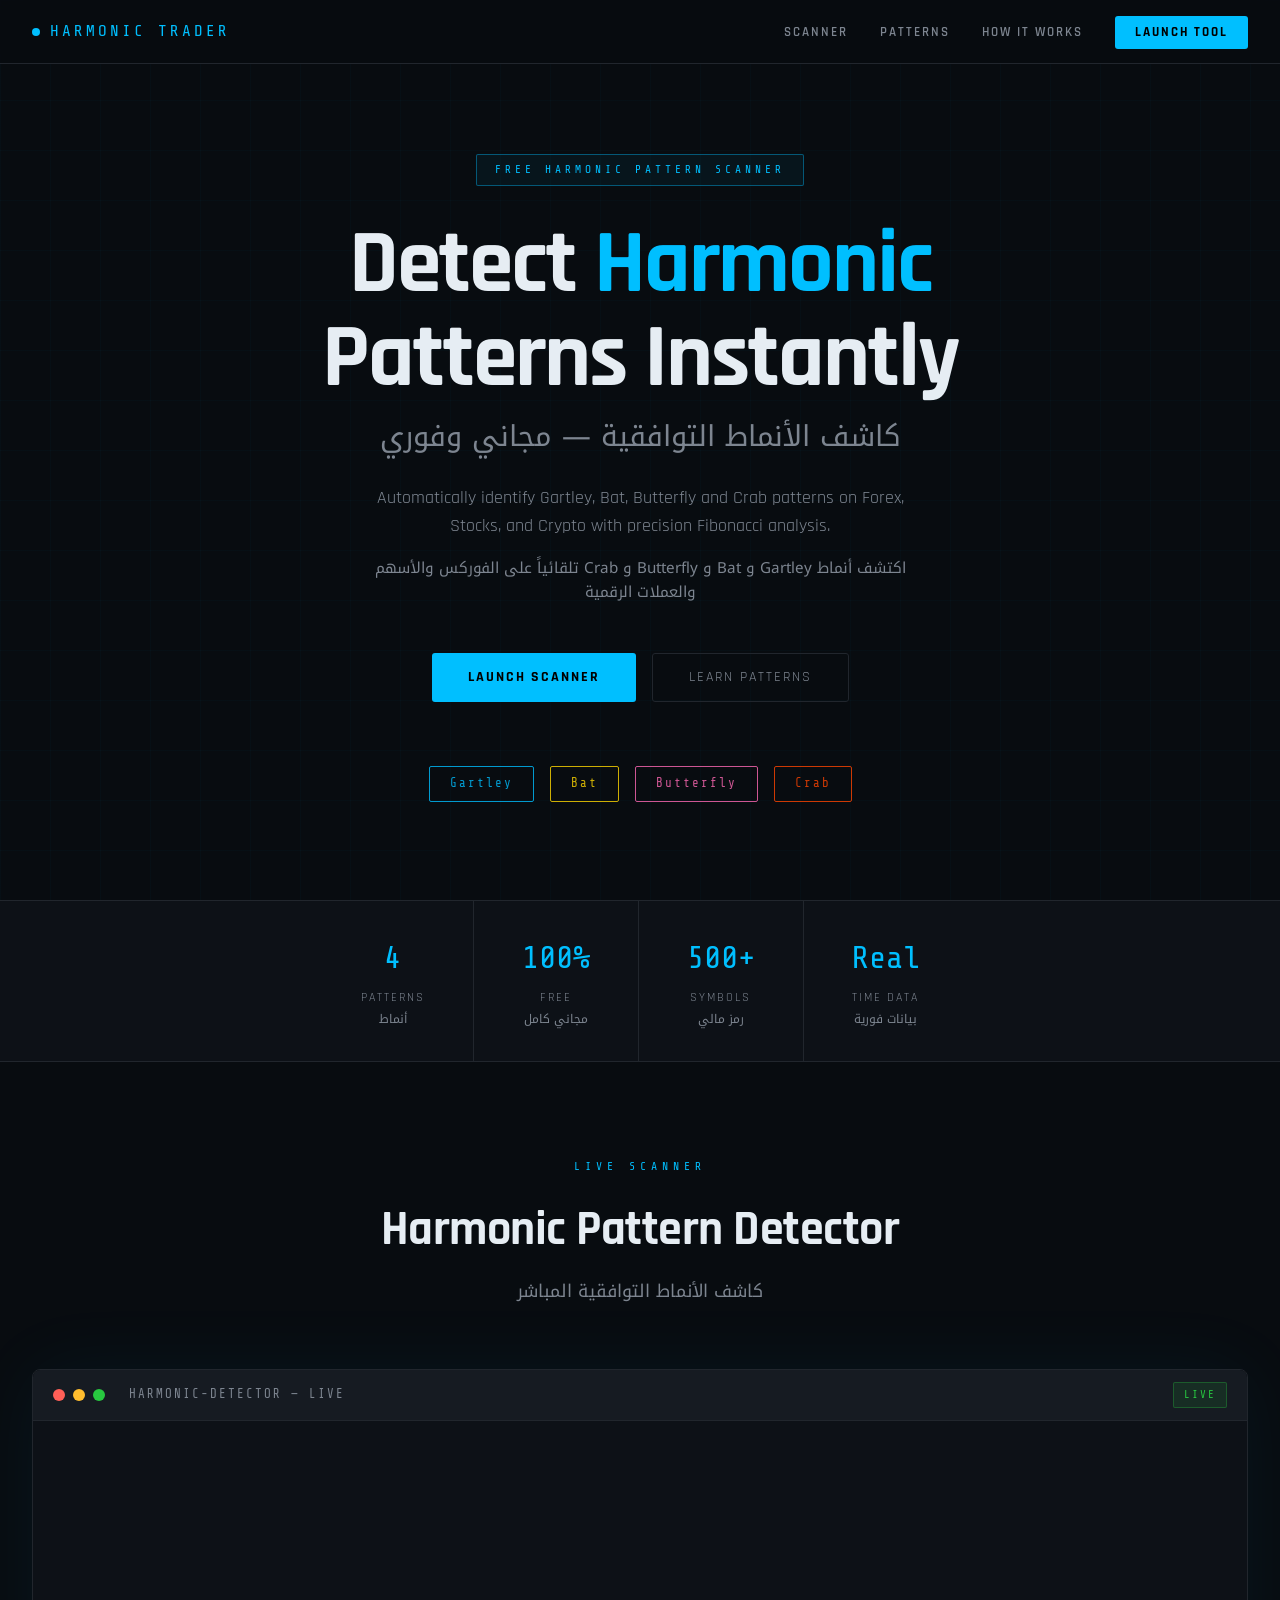
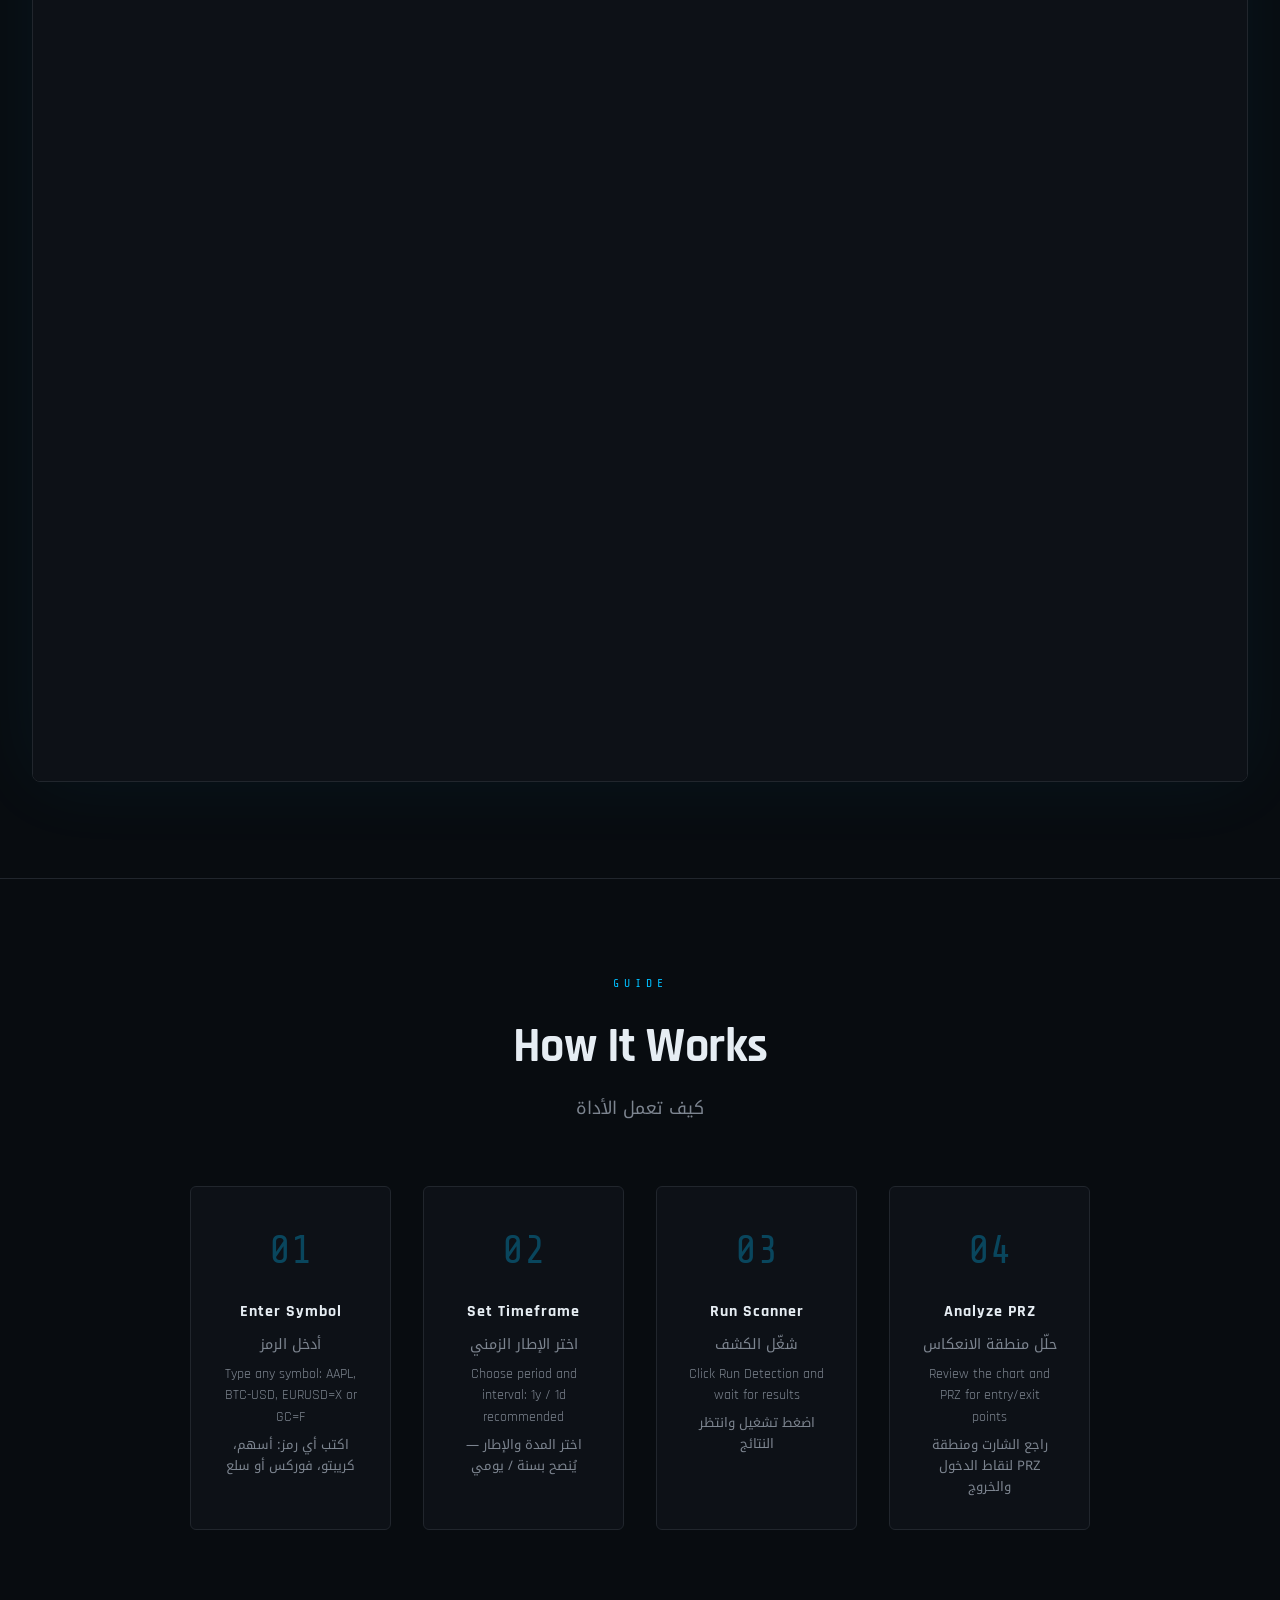
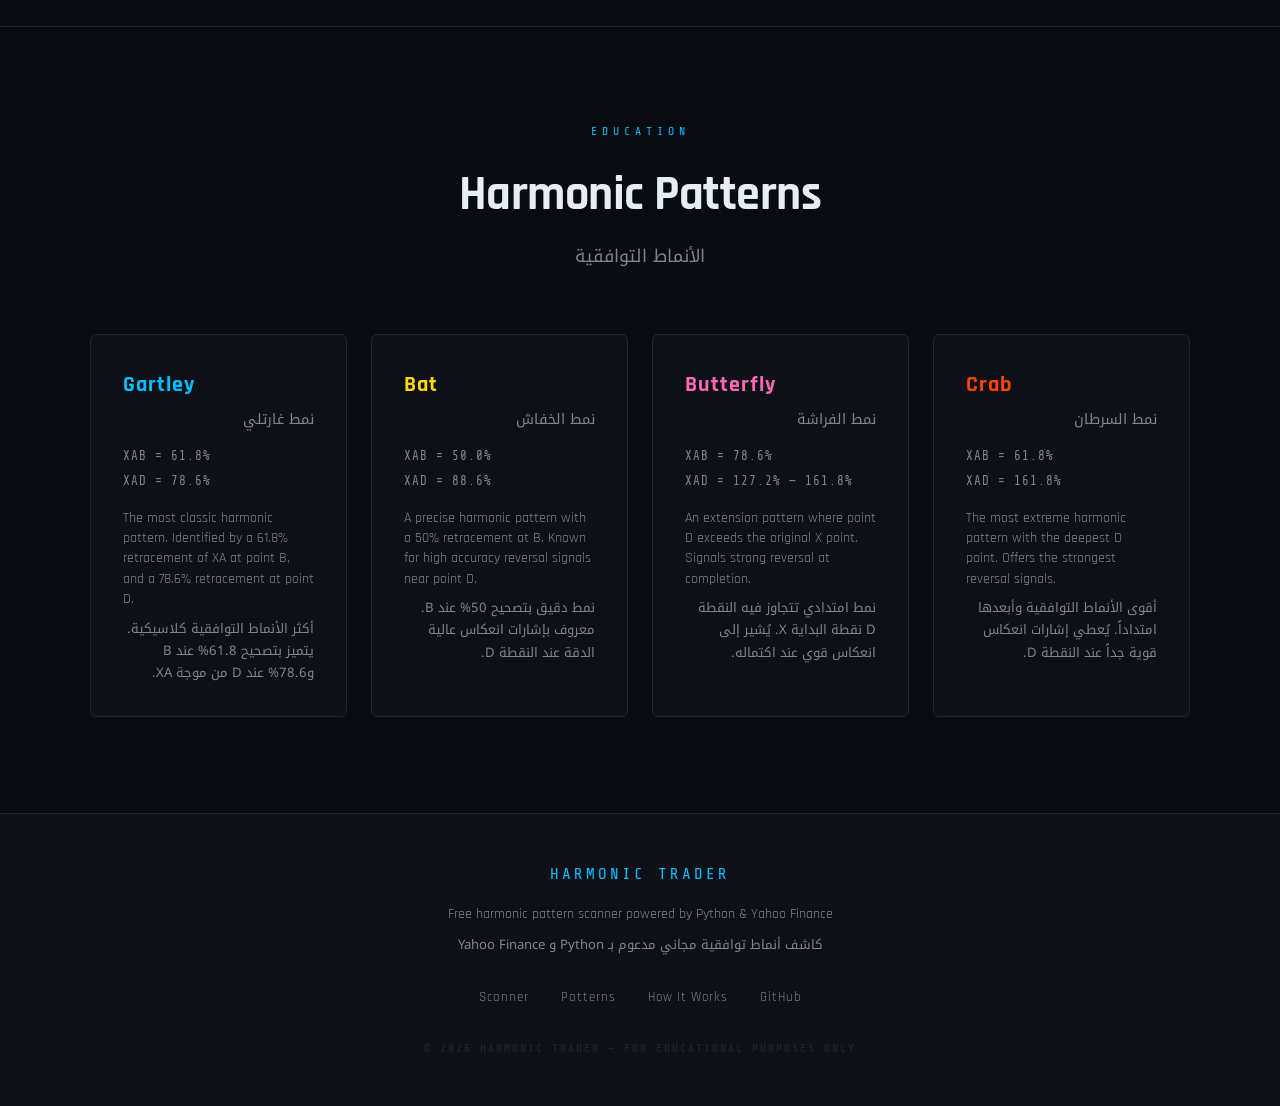
==== index.html @ 1453aed3 "Add files via upload" ====
<!DOCTYPE html>
<html lang="en">
<head>
<meta charset="UTF-8">
<meta name="viewport" content="width=device-width, initial-scale=1.0">
<title>Harmonic Trader — Free Pattern Scanner</title>
<meta name="description" content="Free online harmonic pattern detector. Automatically scan Gartley, Bat, Butterfly and Crab patterns on Forex, Stocks and Crypto.">
<meta name="keywords" content="harmonic patterns, gartley, bat, butterfly, crab, forex, trading, free scanner, التحليل التوافقي, أنماط هارمونيك مجاني">
<meta property="og:title" content="Harmonic Trader — Free Pattern Scanner">
<meta property="og:description" content="Detect harmonic patterns automatically on any financial instrument.">
<meta property="og:type" content="website">
<link rel="preconnect" href="https://fonts.googleapis.com">
<link href="https://fonts.googleapis.com/css2?family=Share+Tech+Mono&family=Rajdhani:wght@400;600;700&family=Noto+Kufi+Arabic:wght@400;700&display=swap" rel="stylesheet">
<link rel="stylesheet" href="style.css">
</head>
<body>

<!-- ═══════════════════════════════════ NAVBAR -->
<nav>
  <a href="#" class="nav-logo">
    <span class="nav-dot"></span>
    HARMONIC TRADER
  </a>
  <ul class="nav-links">
    <li><a href="#tool">Scanner</a></li>
    <li><a href="#patterns">Patterns</a></li>
    <li><a href="#how">How It Works</a></li>
    <li><a href="#tool" class="nav-cta">Launch Tool</a></li>
  </ul>
</nav>

<!-- ═══════════════════════════════════ HERO -->
<section class="hero">
  <div class="hero-badge">Free Harmonic Pattern Scanner</div>

  <h1>Detect <em>Harmonic</em><br>Patterns Instantly</h1>
  <p class="hero-ar">كاشف الأنماط التوافقية — مجاني وفوري</p>

  <p class="hero-desc">
    Automatically identify Gartley, Bat, Butterfly and Crab patterns
    on Forex, Stocks, and Crypto with precision Fibonacci analysis.
  </p>
  <p class="hero-desc-ar">
    اكتشف أنماط Gartley و Bat و Butterfly و Crab تلقائياً على الفوركس والأسهم والعملات الرقمية
  </p>

  <div class="hero-btns">
    <a href="#tool" class="btn-primary">Launch Scanner</a>
    <a href="#patterns" class="btn-outline">Learn Patterns</a>
  </div>

  <div class="patterns-row">
    <span class="pill gartley">Gartley</span>
    <span class="pill bat">Bat</span>
    <span class="pill butterfly">Butterfly</span>
    <span class="pill crab">Crab</span>
  </div>
</section>

<!-- ═══════════════════════════════════ STATS -->
<div class="stats-bar">
  <div class="stat-item">
    <span class="stat-num">4</span>
    <span class="stat-label">Patterns</span>
    <span class="stat-label-ar">أنماط</span>
  </div>
  <div class="stat-item">
    <span class="stat-num">100%</span>
    <span class="stat-label">Free</span>
    <span class="stat-label-ar">مجاني كامل</span>
  </div>
  <div class="stat-item">
    <span class="stat-num">500+</span>
    <span class="stat-label">Symbols</span>
    <span class="stat-label-ar">رمز مالي</span>
  </div>
  <div class="stat-item">
    <span class="stat-num">Real</span>
    <span class="stat-label">Time Data</span>
    <span class="stat-label-ar">بيانات فورية</span>
  </div>
</div>

<!-- ═══════════════════════════════════ TOOL -->
<section class="section" id="tool">
  <div class="section-header">
    <span class="section-label">Live Scanner</span>
    <h2 class="section-title">Harmonic Pattern Detector</h2>
    <p class="section-title-ar">كاشف الأنماط التوافقية المباشر</p>
  </div>

  <div class="tool-container">
    <div class="tool-topbar">
      <div class="topbar-left">
        <div class="dot-red"></div>
        <div class="dot-yellow"></div>
        <div class="dot-green"></div>
        <span class="topbar-title">HARMONIC-DETECTOR — LIVE</span>
      </div>
      <span class="live-badge">LIVE</span>
    </div>
    <!-- Streamlit Application Embed -->
    <iframe
      class="tool-frame"
      src="https://xm8zxcca2x3.streamlit.app?embed=true"
      allow="clipboard-write"
      loading="lazy"
      title="Harmonic Pattern Detector"
      sandbox="allow-same-origin allow-scripts allow-popups allow-forms">
    </iframe>
  </div>
</section>

<hr class="divider">

<!-- ═══════════════════════════════════ HOW IT WORKS -->
<section class="section" id="how">
  <div class="section-header">
    <span class="section-label">Guide</span>
    <h2 class="section-title">How It Works</h2>
    <p class="section-title-ar">كيف تعمل الأداة</p>
  </div>

  <div class="steps-grid">
    <div class="step-card">
      <span class="step-num">01</span>
      <div class="step-title">Enter Symbol</div>
      <div class="step-title-ar">أدخل الرمز</div>
      <p class="step-desc">Type any symbol: AAPL, BTC-USD, EURUSD=X or GC=F</p>
      <p class="step-desc-ar">اكتب أي رمز: أسهم، كريبتو، فوركس أو سلع</p>
    </div>
    <div class="step-card">
      <span class="step-num">02</span>
      <div class="step-title">Set Timeframe</div>
      <div class="step-title-ar">اختر الإطار الزمني</div>
      <p class="step-desc">Choose period and interval: 1y / 1d recommended</p>
      <p class="step-desc-ar">اختر المدة والإطار — يُنصح بسنة / يومي</p>
    </div>
    <div class="step-card">
      <span class="step-num">03</span>
      <div class="step-title">Run Scanner</div>
      <div class="step-title-ar">شغّل الكشف</div>
      <p class="step-desc">Click Run Detection and wait for results</p>
      <p class="step-desc-ar">اضغط تشغيل وانتظر النتائج</p>
    </div>
    <div class="step-card">
      <span class="step-num">04</span>
      <div class="step-title">Analyze PRZ</div>
      <div class="step-title-ar">حلّل منطقة الانعكاس</div>
      <p class="step-desc">Review the chart and PRZ for entry/exit points</p>
      <p class="step-desc-ar">راجع الشارت ومنطقة PRZ لنقاط الدخول والخروج</p>
    </div>
  </div>
</section>

<hr class="divider">

<!-- ═══════════════════════════════════ PATTERNS -->
<section class="section" id="patterns">
  <div class="section-header">
    <span class="section-label">Education</span>
    <h2 class="section-title">Harmonic Patterns</h2>
    <p class="section-title-ar">الأنماط التوافقية</p>
  </div>

  <div class="patterns-grid">

    <div class="pattern-card gartley">
      <div class="pattern-name" style="color:var(--gartley)">Gartley</div>
      <div class="pattern-name-ar">نمط غارتلي</div>
      <div class="pattern-ratio">XAB = 61.8%</div>
      <div class="pattern-ratio">XAD = 78.6%</div>
      <p class="pattern-desc">
        The most classic harmonic pattern. Identified by a 61.8% retracement of XA at point B,
        and a 78.6% retracement at point D.
      </p>
      <p class="pattern-desc-ar">
        أكثر الأنماط التوافقية كلاسيكية. يتميز بتصحيح 61.8% عند B و78.6% عند D من موجة XA.
      </p>
    </div>

    <div class="pattern-card bat">
      <div class="pattern-name" style="color:var(--bat)">Bat</div>
      <div class="pattern-name-ar">نمط الخفاش</div>
      <div class="pattern-ratio">XAB = 50.0%</div>
      <div class="pattern-ratio">XAD = 88.6%</div>
      <p class="pattern-desc">
        A precise harmonic pattern with a 50% retracement at B.
        Known for high accuracy reversal signals near point D.
      </p>
      <p class="pattern-desc-ar">
        نمط دقيق بتصحيح 50% عند B. معروف بإشارات انعكاس عالية الدقة عند النقطة D.
      </p>
    </div>

    <div class="pattern-card butterfly">
      <div class="pattern-name" style="color:var(--butterfly)">Butterfly</div>
      <div class="pattern-name-ar">نمط الفراشة</div>
      <div class="pattern-ratio">XAB = 78.6%</div>
      <div class="pattern-ratio">XAD = 127.2% — 161.8%</div>
      <p class="pattern-desc">
        An extension pattern where point D exceeds the original X point.
        Signals strong reversal at completion.
      </p>
      <p class="pattern-desc-ar">
        نمط امتدادي تتجاوز فيه النقطة D نقطة البداية X. يُشير إلى انعكاس قوي عند اكتماله.
      </p>
    </div>

    <div class="pattern-card crab">
      <div class="pattern-name" style="color:var(--crab)">Crab</div>
      <div class="pattern-name-ar">نمط السرطان</div>
      <div class="pattern-ratio">XAB = 61.8%</div>
      <div class="pattern-ratio">XAD = 161.8%</div>
      <p class="pattern-desc">
        The most extreme harmonic pattern with the deepest D point.
        Offers the strongest reversal signals.
      </p>
      <p class="pattern-desc-ar">
        أقوى الأنماط التوافقية وأبعدها امتداداً. يُعطي إشارات انعكاس قوية جداً عند النقطة D.
      </p>
    </div>

  </div>
</section>

<!-- ═══════════════════════════════════ FOOTER -->
<footer>
  <div class="footer-logo">HARMONIC TRADER</div>
  <p class="footer-desc">Free harmonic pattern scanner powered by Python & Yahoo Finance</p>
  <p class="footer-desc-ar">كاشف أنماط توافقية مجاني مدعوم بـ Python و Yahoo Finance</p>

  <div class="footer-links">
    <a href="#tool">Scanner</a>
    <a href="#patterns">Patterns</a>
    <a href="#how">How It Works</a>
    <a href="https://github.com/sarifim3-stack/harmonic-app" target="_blank">GitHub</a>
  </div>

  <p class="footer-copy">© 2026 HARMONIC TRADER — FOR EDUCATIONAL PURPOSES ONLY</p>
</footer>

<!-- JavaScript for Enhanced Interactivity -->
<script src="script.js"></script>

</body>
</html>
---- style.css ----
/* ═══════════════════════════════════════
   RESET & VARIABLES
═══════════════════════════════════════ */
*, *::before, *::after { margin:0; padding:0; box-sizing:border-box }

:root {
  --bg:        #080C10;
  --surface:   #0D1117;
  --surface2:  #161B22;
  --border:    #21262D;
  --accent:    #00BFFF;
  --accent2:   #FFD700;
  --text:      #E6EDF3;
  --muted:     #7D8590;
  --gartley:   #00BFFF;
  --bat:       #FFD700;
  --butterfly: #FF69B4;
  --crab:      #FF4500;
  --font-en:   'Rajdhani', sans-serif;
  --font-mono: 'Share Tech Mono', monospace;
  --font-ar:   'Noto Kufi Arabic', sans-serif;
}

html { scroll-behavior: smooth }
body {
  background: var(--bg);
  color: var(--text);
  font-family: var(--font-en);
  line-height: 1.6;
  overflow-x: hidden;
}

/* Grid Background */
body::after {
  content: '';
  position: fixed; inset: 0;
  background-image:
    linear-gradient(rgba(0,191,255,0.025) 1px, transparent 1px),
    linear-gradient(90deg, rgba(0,191,255,0.025) 1px, transparent 1px);
  background-size: 50px 50px;
  pointer-events: none;
  z-index: 0;
}

/* ═══════════════════════════════════════
   NAVBAR
═══════════════════════════════════════ */
nav {
  position: fixed; top:0; left:0; right:0;
  z-index: 1000;
  background: rgba(8,12,16,0.95);
  backdrop-filter: blur(16px);
  border-bottom: 1px solid var(--border);
  height: 64px;
  display: flex; align-items: center;
  padding: 0 2rem;
  justify-content: space-between;
}

.nav-logo {
  font-family: var(--font-mono);
  color: var(--accent);
  font-size: 1rem;
  letter-spacing: 3px;
  text-decoration: none;
  display: flex; align-items: center; gap: 10px;
}

.nav-dot {
  width: 8px; height: 8px;
  background: var(--accent);
  border-radius: 50%;
  animation: blink 2s infinite;
}

@keyframes blink {
  0%,100% { opacity:1 }
  50%      { opacity:0.2 }
}

.nav-links {
  display: flex; gap: 2rem; list-style: none;
}

.nav-links a {
  color: var(--muted);
  text-decoration: none;
  font-size: 0.82rem;
  font-weight: 600;
  letter-spacing: 2px;
  text-transform: uppercase;
  transition: color 0.2s;
}

.nav-links a:hover { color: var(--accent) }

.nav-cta {
  background: var(--accent);
  color: #000 !important;
  padding: 8px 20px;
  border-radius: 3px;
  font-weight: 700 !important;
}

.nav-cta:hover { background: #fff !important; color: #000 !important }

/* ═══════════════════════════════════════
   HERO
═══════════════════════════════════════ */
.hero {
  position: relative; z-index: 1;
  min-height: 100vh;
  display: flex; flex-direction: column;
  align-items: center; justify-content: center;
  text-align: center;
  padding: 120px 2rem 4rem;
  animation: fadeIn 0.8s ease-in;
}

@keyframes fadeIn {
  from { opacity: 0; transform: translateY(20px); }
  to { opacity: 1; transform: translateY(0); }
}

.hero-badge {
  display: inline-block;
  border: 1px solid rgba(0,191,255,0.4);
  color: var(--accent);
  font-family: var(--font-mono);
  font-size: 0.7rem;
  letter-spacing: 4px;
  padding: 6px 18px;
  border-radius: 2px;
  margin-bottom: 2rem;
  text-transform: uppercase;
  background: rgba(0,191,255,0.05);
}

.hero h1 {
  font-size: clamp(2.8rem, 7vw, 6rem);
  font-weight: 700;
  letter-spacing: -2px;
  line-height: 1.05;
  margin-bottom: 0.5rem;
}

.hero h1 em {
  color: var(--accent);
  font-style: normal;
}

.hero-ar {
  font-family: var(--font-ar);
  font-size: clamp(1.2rem, 3vw, 1.8rem);
  color: var(--muted);
  margin-bottom: 1.5rem;
  direction: rtl;
}

.hero-desc {
  max-width: 580px;
  margin: 0 auto 1rem;
  color: var(--muted);
  font-size: 1.1rem;
}

.hero-desc-ar {
  font-family: var(--font-ar);
  max-width: 580px;
  margin: 0 auto 3rem;
  color: var(--muted);
  font-size: 0.95rem;
  direction: rtl;
}

.hero-btns {
  display: flex; gap: 1rem;
  flex-wrap: wrap; justify-content: center;
  margin-bottom: 4rem;
}

.btn-primary {
  background: var(--accent);
  color: #000;
  font-family: var(--font-en);
  font-weight: 700;
  font-size: 0.85rem;
  letter-spacing: 2px;
  text-transform: uppercase;
  padding: 14px 36px;
  border-radius: 3px;
  text-decoration: none;
  transition: all 0.2s;
  cursor: pointer;
  border: none;
}

.btn-primary:hover {
  background: #fff;
  transform: translateY(-2px);
  box-shadow: 0 8px 30px rgba(0,191,255,0.3);
}

.btn-outline {
  border: 1px solid var(--border);
  color: var(--muted);
  font-size: 0.85rem;
  letter-spacing: 2px;
  text-transform: uppercase;
  padding: 13px 36px;
  border-radius: 3px;
  text-decoration: none;
  transition: all 0.2s;
  background: transparent;
  cursor: pointer;
}

.btn-outline:hover {
  border-color: var(--accent);
  color: var(--accent);
}

/* Patterns Pills */
.patterns-row {
  display: flex; gap: 1rem;
  flex-wrap: wrap; justify-content: center;
}

.pill {
  border: 1px solid;
  padding: 7px 20px;
  border-radius: 2px;
  font-family: var(--font-mono);
  font-size: 0.78rem;
  letter-spacing: 2px;
  opacity: 0.8;
  transition: opacity 0.2s;
}

.pill:hover { opacity: 1 }
.pill.gartley   { border-color: var(--gartley);   color: var(--gartley) }
.pill.bat       { border-color: var(--bat);       color: var(--bat) }
.pill.butterfly { border-color: var(--butterfly); color: var(--butterfly) }
.pill.crab      { border-color: var(--crab);      color: var(--crab) }

/* ═══════════════════════════════════════
   STATS BAR
═══════════════════════════════════════ */
.stats-bar {
  position: relative; z-index: 1;
  border-top: 1px solid var(--border);
  border-bottom: 1px solid var(--border);
  background: var(--surface);
  display: flex;
  justify-content: center;
  flex-wrap: wrap;
}

.stat-item {
  padding: 2rem 3rem;
  text-align: center;
  border-right: 1px solid var(--border);
  animation: slideUp 0.6s ease-out;
}

@keyframes slideUp {
  from { opacity: 0; transform: translateY(10px); }
  to { opacity: 1; transform: translateY(0); }
}

.stat-item:last-child { border-right: none }

.stat-num {
  font-family: var(--font-mono);
  font-size: 2rem;
  color: var(--accent);
  display: block;
}

.stat-label {
  font-size: 0.78rem;
  color: var(--muted);
  letter-spacing: 2px;
  text-transform: uppercase;
}

.stat-label-ar {
  font-family: var(--font-ar);
  font-size: 0.75rem;
  color: var(--muted);
  display: block;
  direction: rtl;
}

/* ═══════════════════════════════════════
   SECTION COMMON
═══════════════════════════════════════ */
.section {
  position: relative; z-index: 1;
  padding: 6rem 2rem;
}

.section-header { text-align: center; margin-bottom: 4rem }

.section-label {
  font-family: var(--font-mono);
  font-size: 0.72rem;
  color: var(--accent);
  letter-spacing: 5px;
  text-transform: uppercase;
  display: block;
  margin-bottom: 1rem;
}

.section-title {
  font-size: clamp(1.8rem, 4vw, 3rem);
  font-weight: 700;
  letter-spacing: -0.5px;
}

.section-title-ar {
  font-family: var(--font-ar);
  font-size: 1.1rem;
  color: var(--muted);
  margin-top: 0.5rem;
  direction: rtl;
}

/* ═══════════════════════════════════════
   TOOL SECTION
═══════════════════════════════════════ */
.tool-container {
  max-width: 1300px;
  margin: 0 auto;
  border: 1px solid var(--border);
  border-radius: 8px;
  overflow: hidden;
  box-shadow: 0 0 80px rgba(0,191,255,0.06);
  animation: slideUp 0.8s ease-out;
}

.tool-topbar {
  background: var(--surface2);
  padding: 12px 20px;
  display: flex;
  align-items: center;
  justify-content: space-between;
  border-bottom: 1px solid var(--border);
}

.topbar-left {
  display: flex; align-items: center; gap: 8px;
}

.dot-red   { width:12px; height:12px; border-radius:50%; background:#FF5F57 }
.dot-yellow{ width:12px; height:12px; border-radius:50%; background:#FFBD2E }
.dot-green { width:12px; height:12px; border-radius:50%; background:#28C840 }

.topbar-title {
  font-family: var(--font-mono);
  font-size: 0.78rem;
  color: var(--muted);
  letter-spacing: 2px;
  margin-left: 1rem;
}

.live-badge {
  background: rgba(40,200,64,0.1);
  border: 1px solid rgba(40,200,64,0.3);
  color: #28C840;
  font-family: var(--font-mono);
  font-size: 0.68rem;
  letter-spacing: 2px;
  padding: 3px 10px;
  border-radius: 2px;
  animation: pulse 2s infinite;
}

@keyframes pulse {
  0%, 100% { opacity: 1; }
  50% { opacity: 0.7; }
}

.tool-frame {
  width: 100%;
  height: 960px;
  border: none;
  display: block;
  background: var(--surface);
}

/* ═══════════════════════════════════════
   HOW IT WORKS
═══════════════════════════════════════ */
.steps-grid {
  max-width: 900px;
  margin: 0 auto;
  display: grid;
  grid-template-columns: repeat(auto-fit, minmax(200px, 1fr));
  gap: 2rem;
}

.step-card {
  background: var(--surface);
  border: 1px solid var(--border);
  border-radius: 6px;
  padding: 2rem;
  text-align: center;
  transition: border-color 0.2s, transform 0.2s;
  animation: slideUp 0.6s ease-out;
}

.step-card:hover {
  border-color: var(--accent);
  transform: translateY(-4px);
}

.step-num {
  font-family: var(--font-mono);
  font-size: 2.5rem;
  color: var(--accent);
  opacity: 0.3;
  display: block;
  margin-bottom: 1rem;
}

.step-title {
  font-size: 1rem;
  font-weight: 700;
  letter-spacing: 1px;
  margin-bottom: 0.5rem;
}

.step-title-ar {
  font-family: var(--font-ar);
  font-size: 0.9rem;
  color: var(--muted);
  direction: rtl;
  display: block;
  margin-bottom: 0.5rem;
}

.step-desc {
  font-size: 0.85rem;
  color: var(--muted);
}

.step-desc-ar {
  font-family: var(--font-ar);
  font-size: 0.82rem;
  color: var(--muted);
  direction: rtl;
  margin-top: 0.3rem;
}

/* ═══════════════════════════════════════
   PATTERNS SECTION
═══════════════════════════════════════ */
.patterns-grid {
  max-width: 1100px;
  margin: 0 auto;
  display: grid;
  grid-template-columns: repeat(auto-fit, minmax(240px, 1fr));
  gap: 1.5rem;
}

.pattern-card {
  background: var(--surface);
  border: 1px solid var(--border);
  border-radius: 6px;
  padding: 2rem;
  transition: all 0.2s;
  cursor: pointer;
  animation: slideUp 0.6s ease-out;
}

.pattern-card:hover { transform: translateY(-4px) }
.pattern-card.gartley:hover   { border-color: var(--gartley); box-shadow: 0 8px 30px rgba(0,191,255,0.1) }
.pattern-card.bat:hover       { border-color: var(--bat);     box-shadow: 0 8px 30px rgba(255,215,0,0.1) }
.pattern-card.butterfly:hover { border-color: var(--butterfly);box-shadow: 0 8px 30px rgba(255,105,180,0.1) }
.pattern-card.crab:hover      { border-color: var(--crab);    box-shadow: 0 8px 30px rgba(255,69,0,0.1) }

.pattern-name {
  font-size: 1.4rem;
  font-weight: 700;
  letter-spacing: 1px;
  margin-bottom: 0.3rem;
}

.pattern-name-ar {
  font-family: var(--font-ar);
  font-size: 0.9rem;
  color: var(--muted);
  direction: rtl;
  margin-bottom: 1rem;
}

.pattern-ratio {
  font-family: var(--font-mono);
  font-size: 0.78rem;
  color: var(--muted);
  letter-spacing: 1px;
  margin-bottom: 0.3rem;
}

.pattern-desc {
  font-size: 0.85rem;
  color: var(--muted);
  margin-top: 1rem;
  line-height: 1.5;
}

.pattern-desc-ar {
  font-family: var(--font-ar);
  font-size: 0.82rem;
  color: var(--muted);
  margin-top: 0.5rem;
  line-height: 1.7;
  direction: rtl;
}

/* ═══════════════════════════════════════
   FOOTER
═══════════════════════════════════════ */
footer {
  position: relative; z-index: 1;
  border-top: 1px solid var(--border);
  background: var(--surface);
  padding: 3rem 2rem;
  text-align: center;
}

.footer-logo {
  font-family: var(--font-mono);
  color: var(--accent);
  font-size: 1rem;
  letter-spacing: 3px;
  margin-bottom: 1rem;
}

.footer-desc {
  color: var(--muted);
  font-size: 0.85rem;
  margin-bottom: 0.5rem;
}

.footer-desc-ar {
  font-family: var(--font-ar);
  color: var(--muted);
  font-size: 0.82rem;
  direction: rtl;
  margin-bottom: 2rem;
}

.footer-links {
  display: flex; gap: 2rem;
  justify-content: center;
  flex-wrap: wrap;
  margin-bottom: 2rem;
}

.footer-links a {
  color: var(--muted);
  text-decoration: none;
  font-size: 0.82rem;
  letter-spacing: 1px;
  transition: color 0.2s;
}

.footer-links a:hover { color: var(--accent) }

.footer-copy {
  font-family: var(--font-mono);
  font-size: 0.72rem;
  color: var(--border);
  letter-spacing: 2px;
}

.divider {
  border: none;
  border-top: 1px solid var(--border);
  margin: 0;
}

/* ═══════════════════════════════════════
   RESPONSIVE
═══════════════════════════════════════ */
@media (max-width: 768px) {
  .nav-links { display: none }
  .stat-item { padding: 1.5rem 1.5rem; border-right: none; border-bottom: 1px solid var(--border) }
  .tool-frame { height: 700px }
  .hero h1 { letter-spacing: -1px }
}
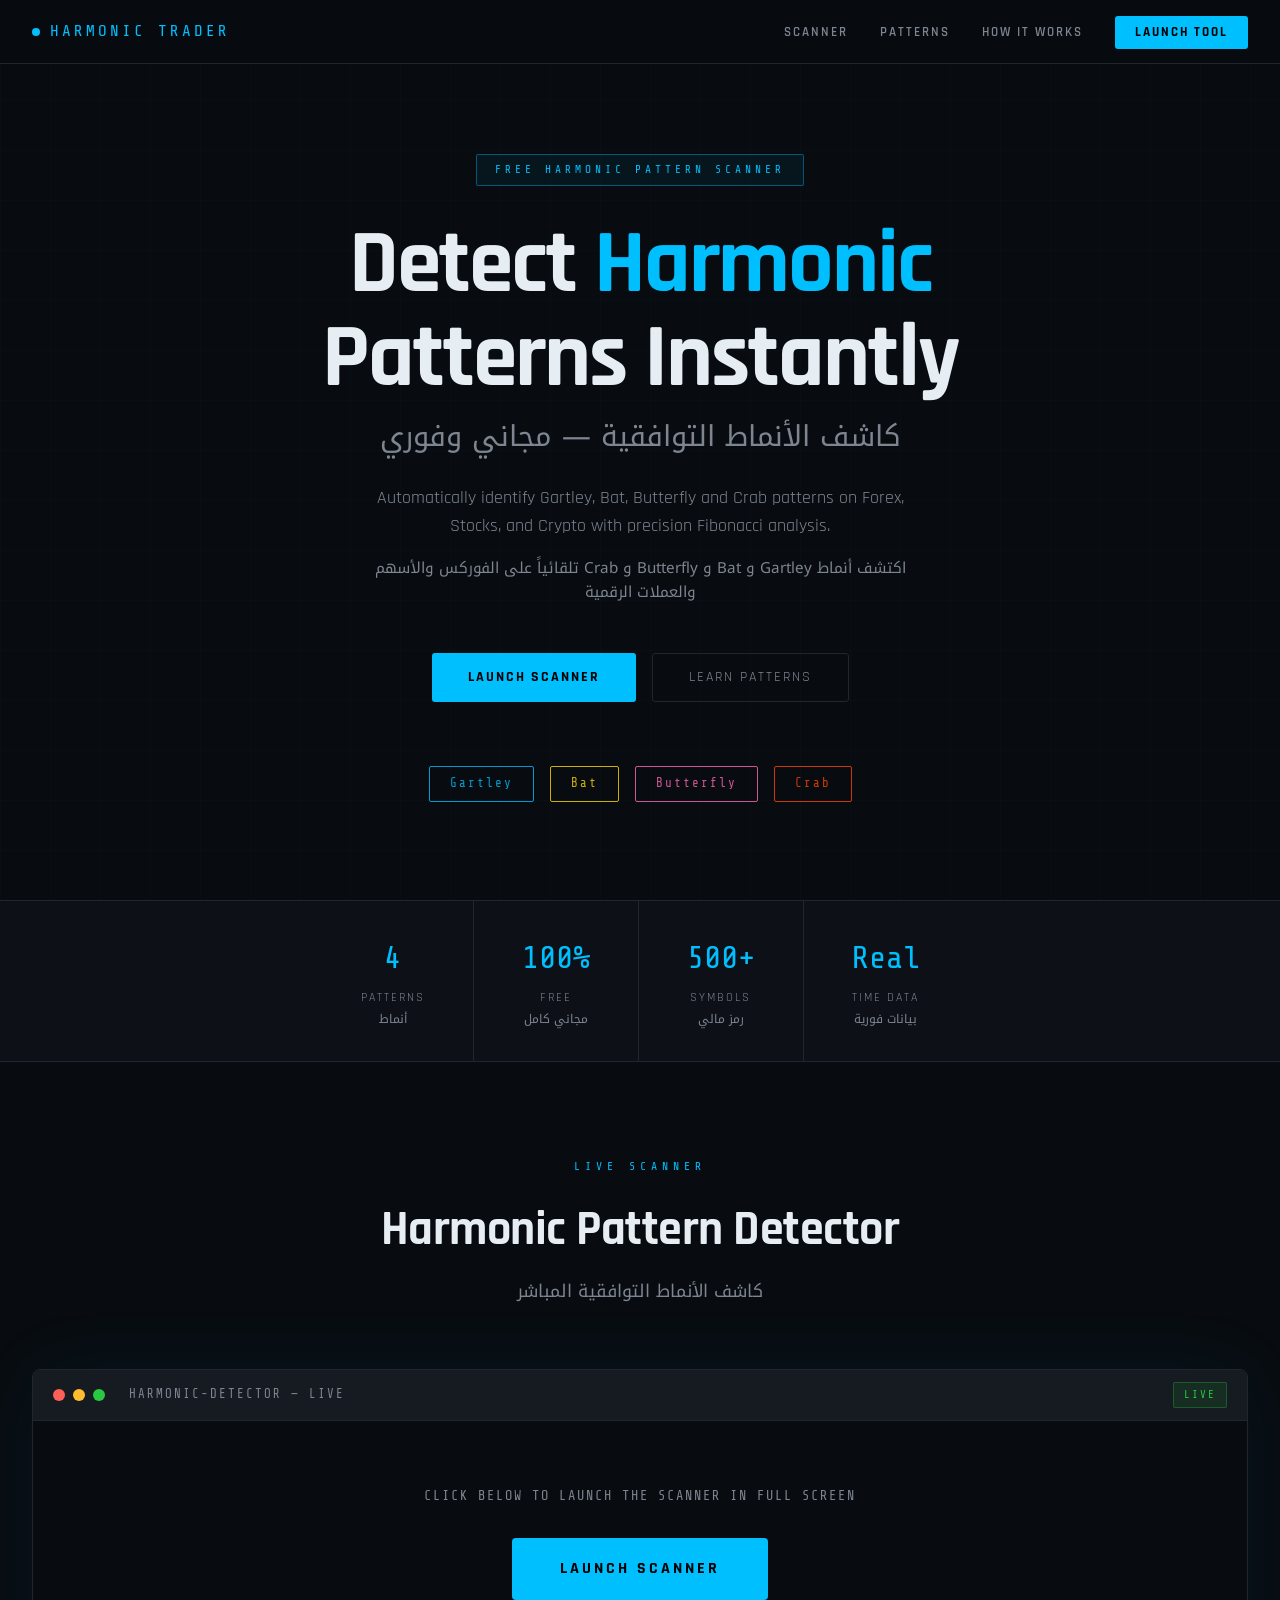
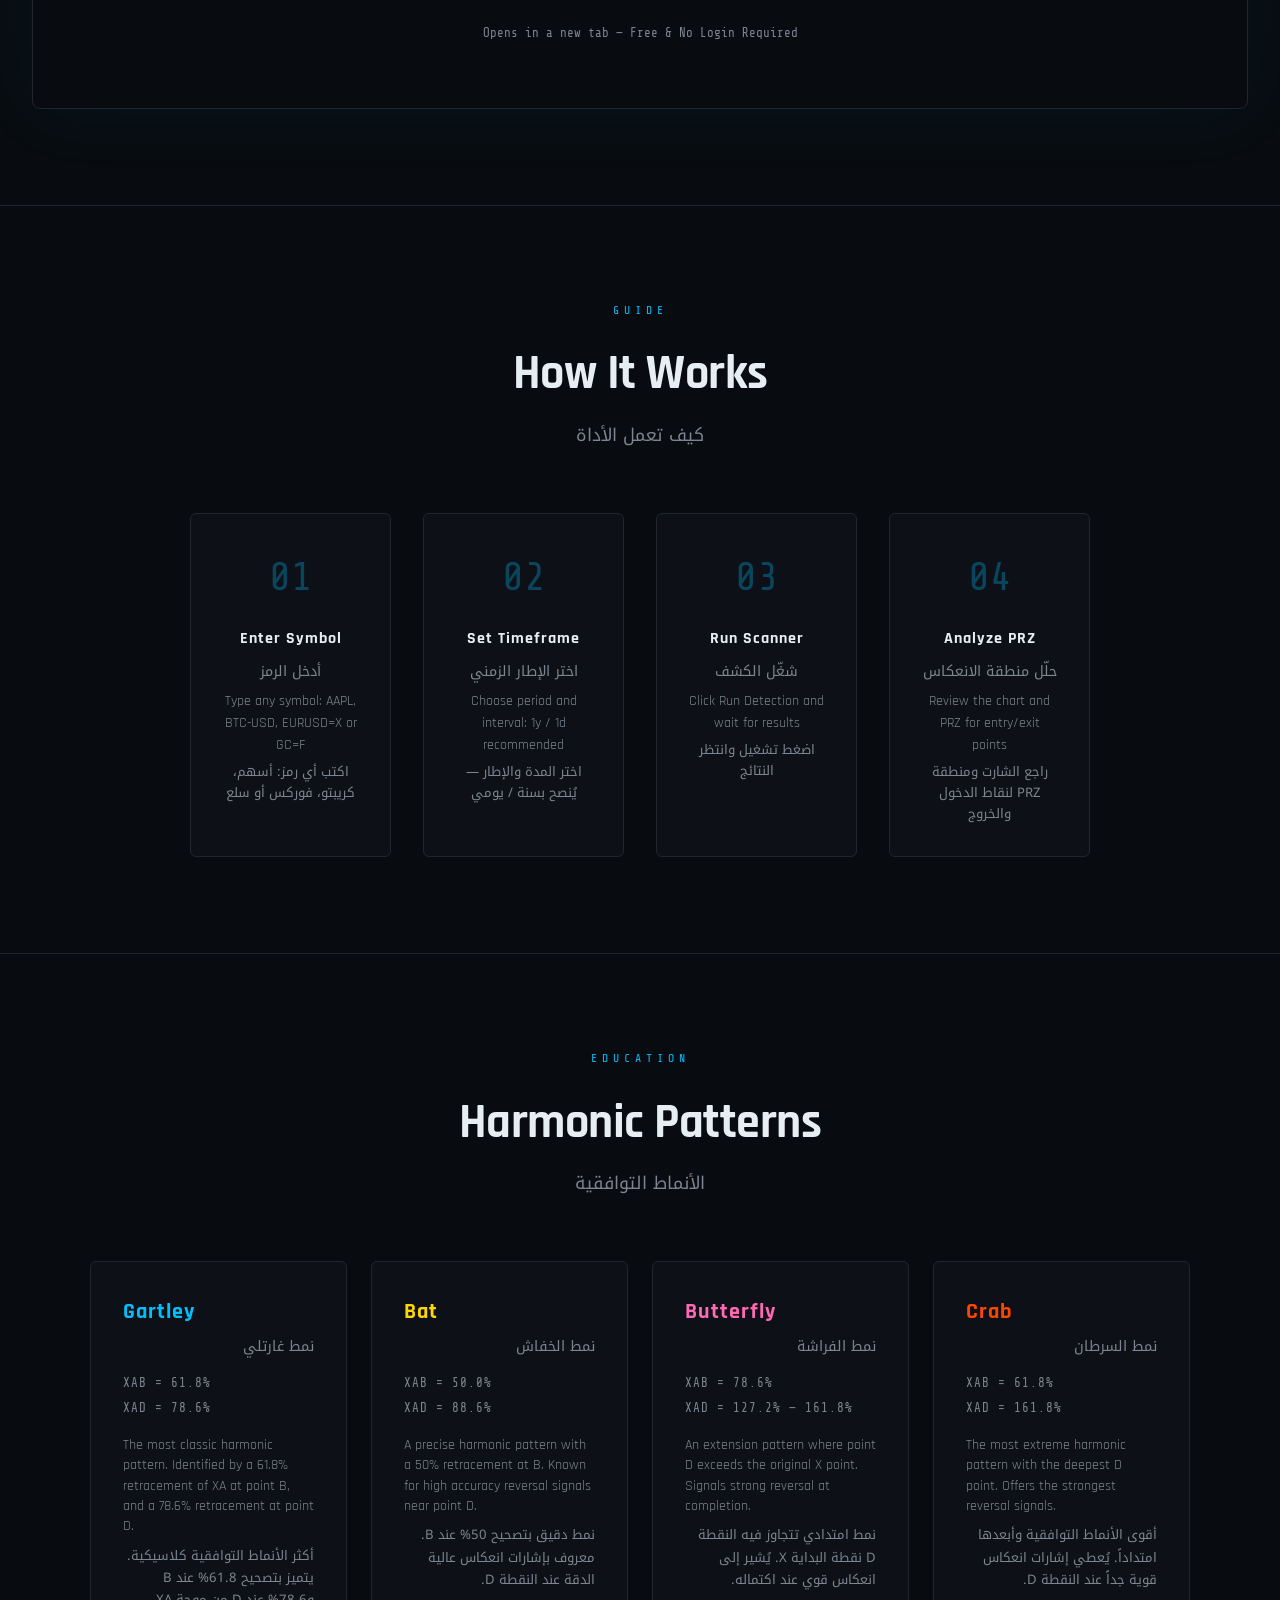
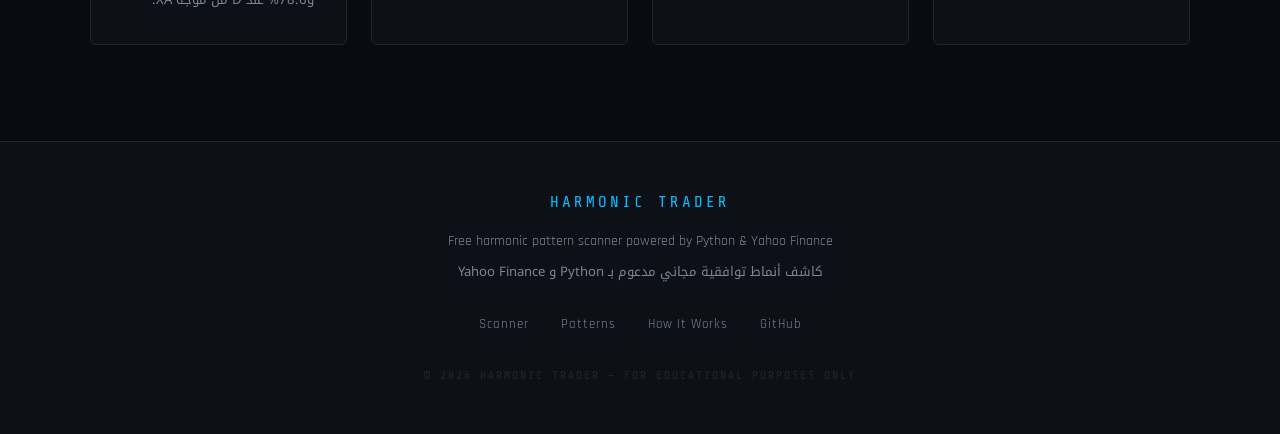
==== commit 56c69153: "Update scanner launch method in index.html Replaced iframe with a button to launch the scanner in fu" ====
--- a/index.html
+++ b/index.html
@@ -100,14 +100,24 @@
       <span class="live-badge">LIVE</span>
     </div>
     <!-- Streamlit Application Embed -->
-    <iframe
-      class="tool-frame"
-      src="https://xm8zxcca2x3.streamlit.app?embed=true"
-      allow="clipboard-write"
-      loading="lazy"
-      title="Harmonic Pattern Detector"
-      sandbox="allow-same-origin allow-scripts allow-popups allow-forms">
-    </iframe>
+    <div style="text-align:center; padding: 4rem 2rem;">
+  <p style="color:#7D8590; font-family:'Share Tech Mono',monospace; 
+     font-size:0.85rem; letter-spacing:2px; margin-bottom:2rem;">
+     CLICK BELOW TO LAUNCH THE SCANNER IN FULL SCREEN
+  </p>
+  <a href="https://xm8zxcca2x3.streamlit.app" 
+     target="_blank"
+     style="display:inline-block; background:#00BFFF; color:#000; 
+            font-weight:700; font-size:1rem; letter-spacing:3px;
+            text-transform:uppercase; padding:18px 48px; 
+            border-radius:4px; text-decoration:none;">
+     Launch Scanner
+  </a>
+  <p style="color:#7D8590; font-size:0.78rem; margin-top:1.5rem;
+     font-family:'Share Tech Mono',monospace;">
+     Opens in a new tab — Free & No Login Required
+  </p>
+    </div>
   </div>
 </section>
 
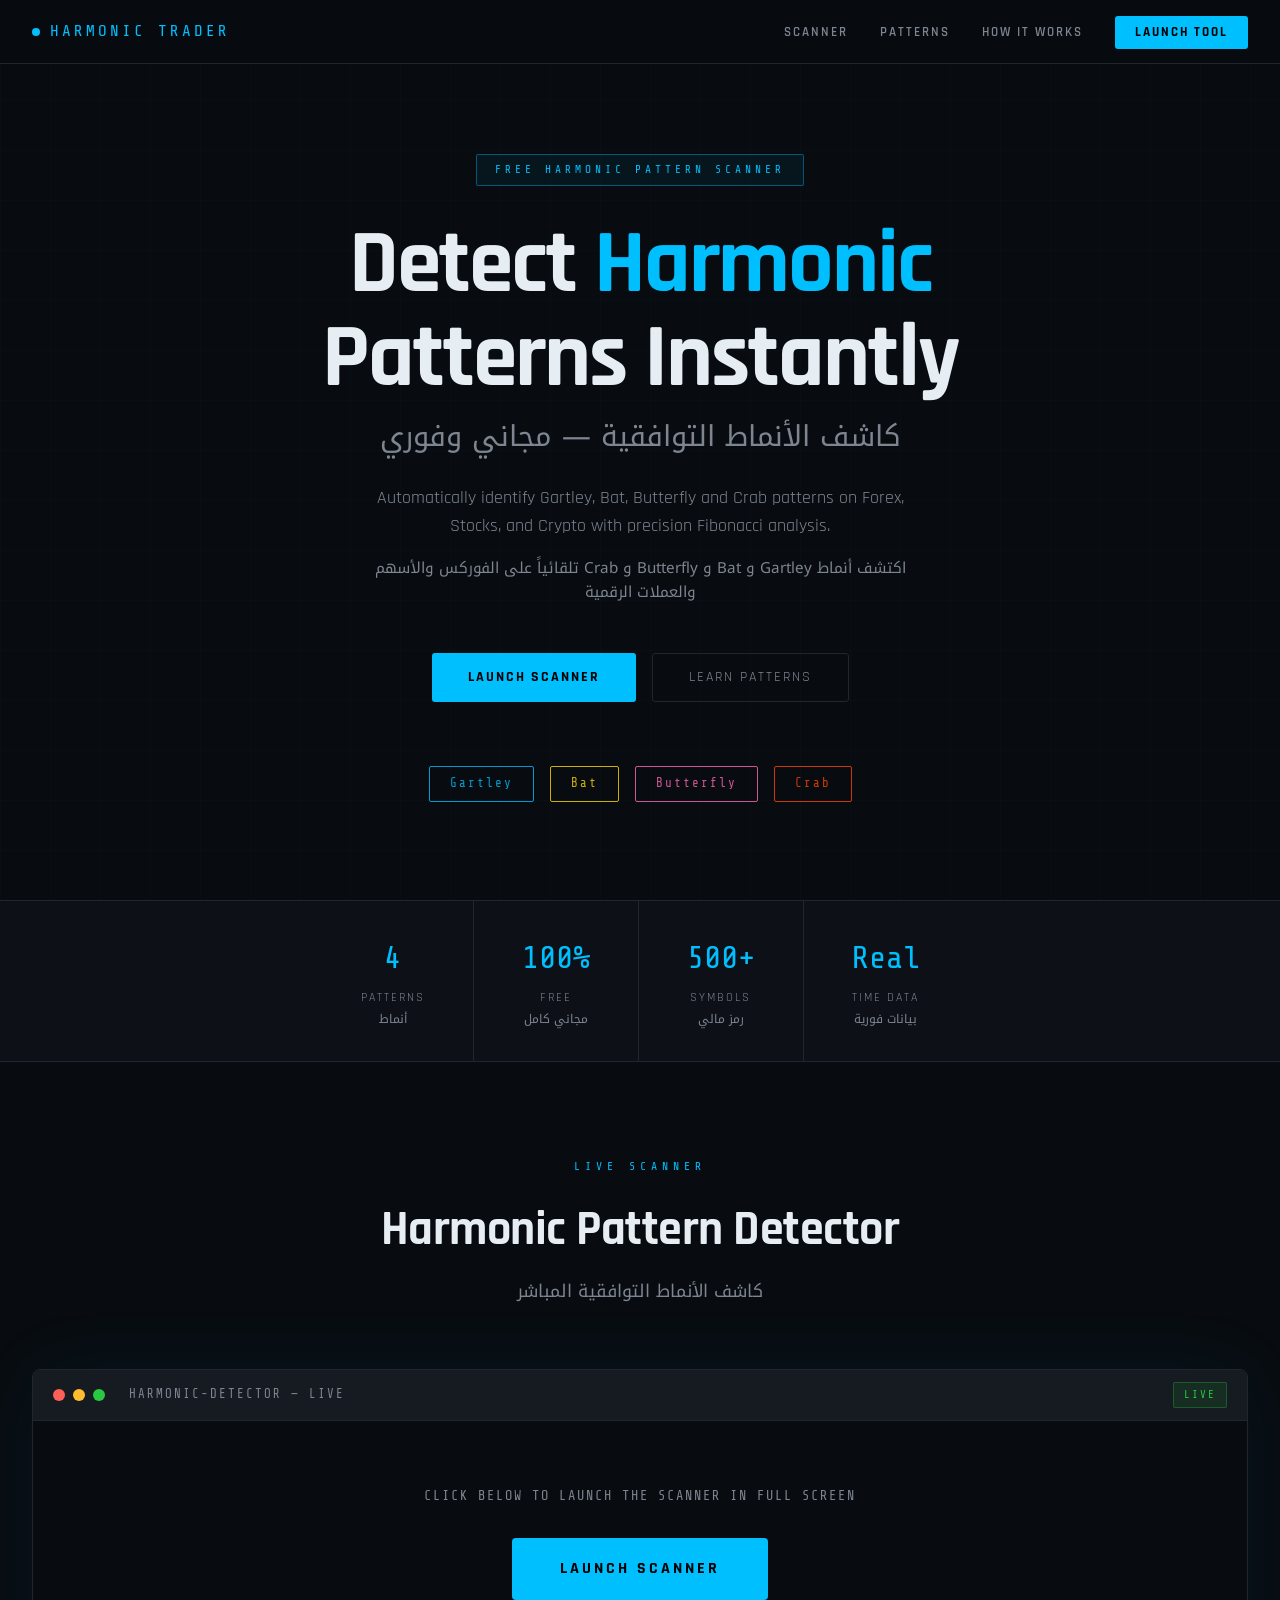
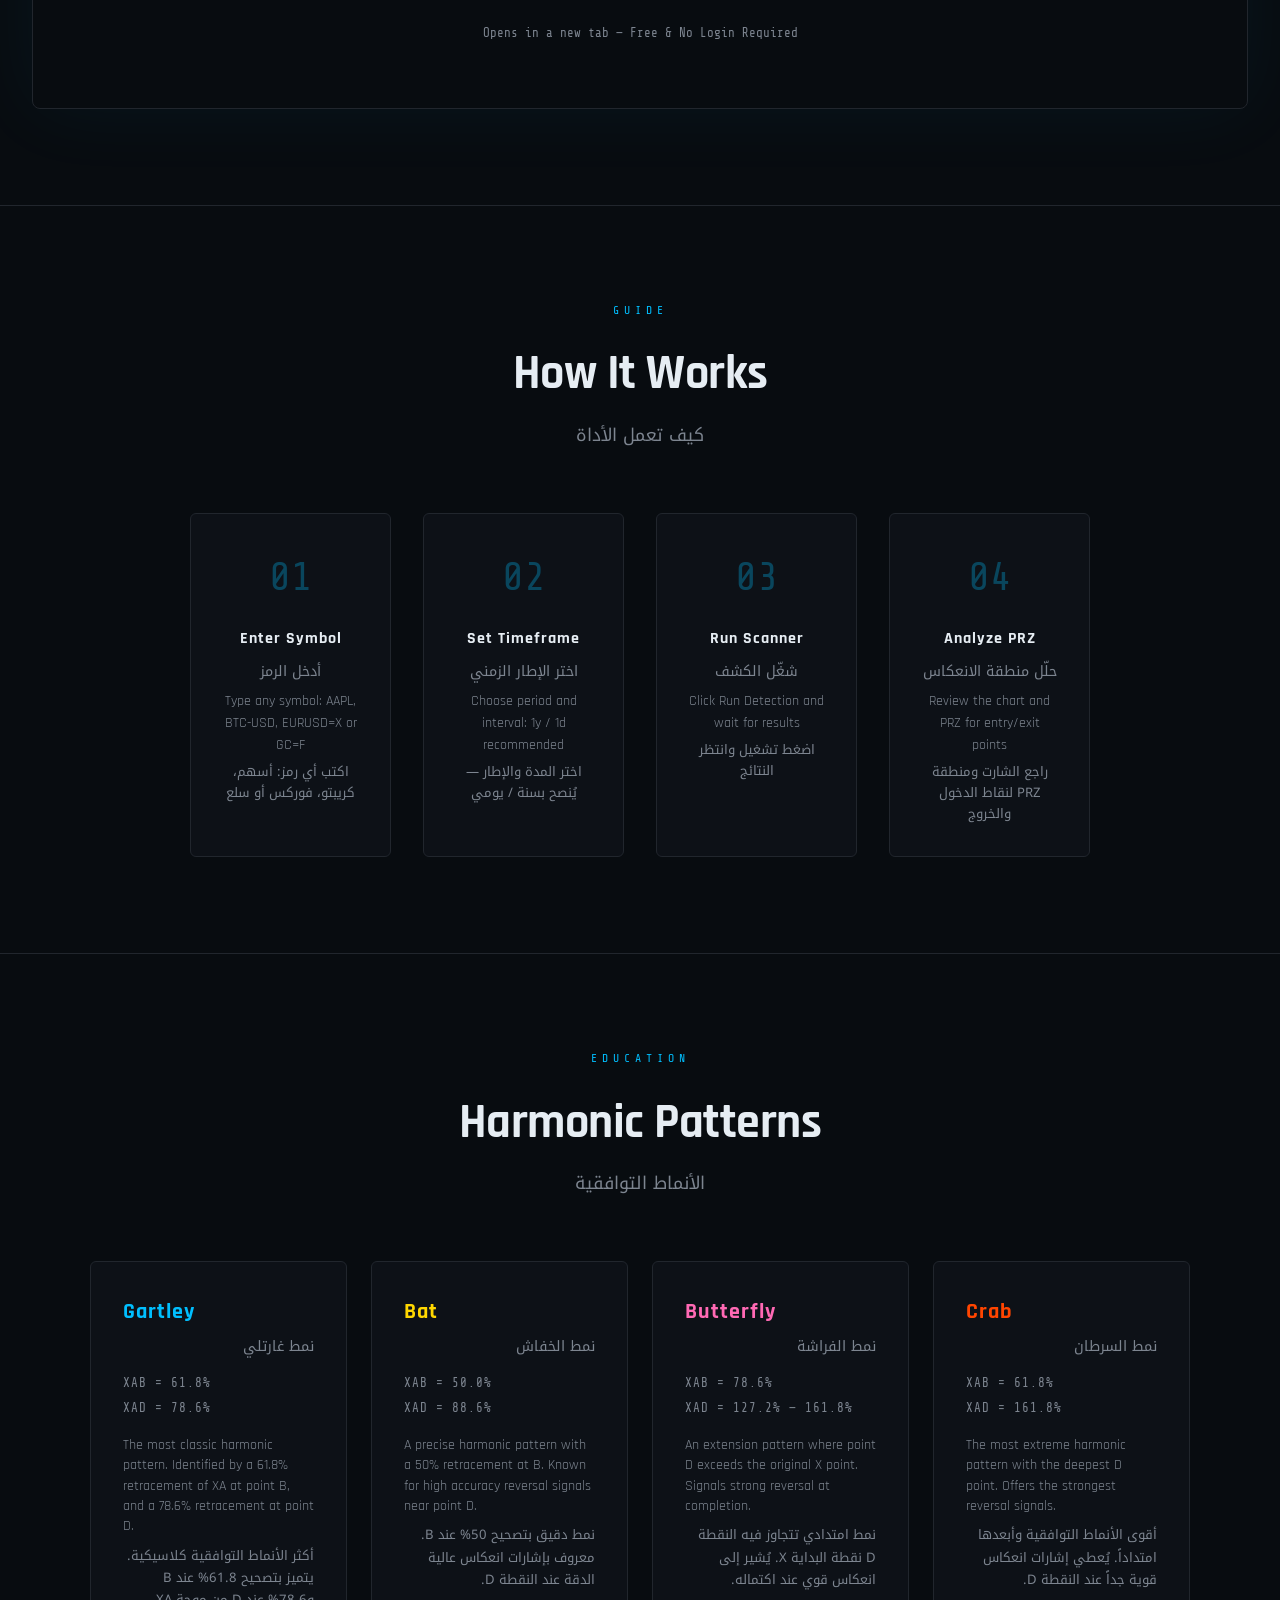
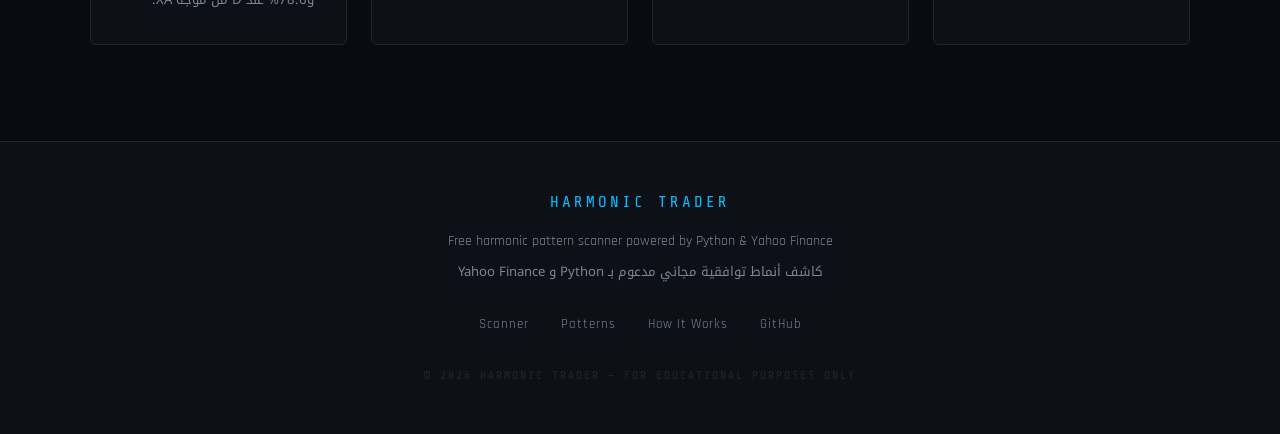
==== commit e757e258: "Add Google site verification meta tag" ====
--- a/index.html
+++ b/index.html
@@ -2,12 +2,17 @@
 <html lang="en">
 <head>
 <meta charset="UTF-8">
+  <meta name="google-site-verification" content="google468eff9cdc833924">
 <meta name="viewport" content="width=device-width, initial-scale=1.0">
 <title>Harmonic Trader — Free Pattern Scanner</title>
-<meta name="description" content="Free online harmonic pattern detector. Automatically scan Gartley, Bat, Butterfly and Crab patterns on Forex, Stocks and Crypto.">
-<meta name="keywords" content="harmonic patterns, gartley, bat, butterfly, crab, forex, trading, free scanner, التحليل التوافقي, أنماط هارمونيك مجاني">
+<meta name="description" content="Free harmonic pattern detector online. Automatically scan Gartley, Bat, Butterfly and Crab patterns on Forex, Stocks and Crypto. كاشف الأنماط التوافقية مجاني.">
+<meta name="keywords" content="harmonic patterns, gartley, bat, butterfly, crab, free scanner, forex, التحليل التوافقي, أنماط هارمونيك">
+<meta name="author" content="Harmonic Trader">
+<meta name="robots" content="index, follow">
+<link rel="canonical" href="https://sarifim3-stack.github.io">
 <meta property="og:title" content="Harmonic Trader — Free Pattern Scanner">
-<meta property="og:description" content="Detect harmonic patterns automatically on any financial instrument.">
+<meta property="og:description" content="Detect Gartley, Bat, Butterfly and Crab patterns automatically. Free online tool.">
+<meta property="og:url" content="https://sarifim3-stack.github.io">
 <meta property="og:type" content="website">
 <link rel="preconnect" href="https://fonts.googleapis.com">
 <link href="https://fonts.googleapis.com/css2?family=Share+Tech+Mono&family=Rajdhani:wght@400;600;700&family=Noto+Kufi+Arabic:wght@400;700&display=swap" rel="stylesheet">
@@ -105,7 +110,7 @@
      font-size:0.85rem; letter-spacing:2px; margin-bottom:2rem;">
      CLICK BELOW TO LAUNCH THE SCANNER IN FULL SCREEN
   </p>
-  <a href="https://xm8zxcca2x3.streamlit.app" 
+  <a href="https://harmonic-app-4ssq8ssvj28xm8zxcca2x3.streamlit.app/" 
      target="_blank"
      style="display:inline-block; background:#00BFFF; color:#000; 
             font-weight:700; font-size:1rem; letter-spacing:3px;
